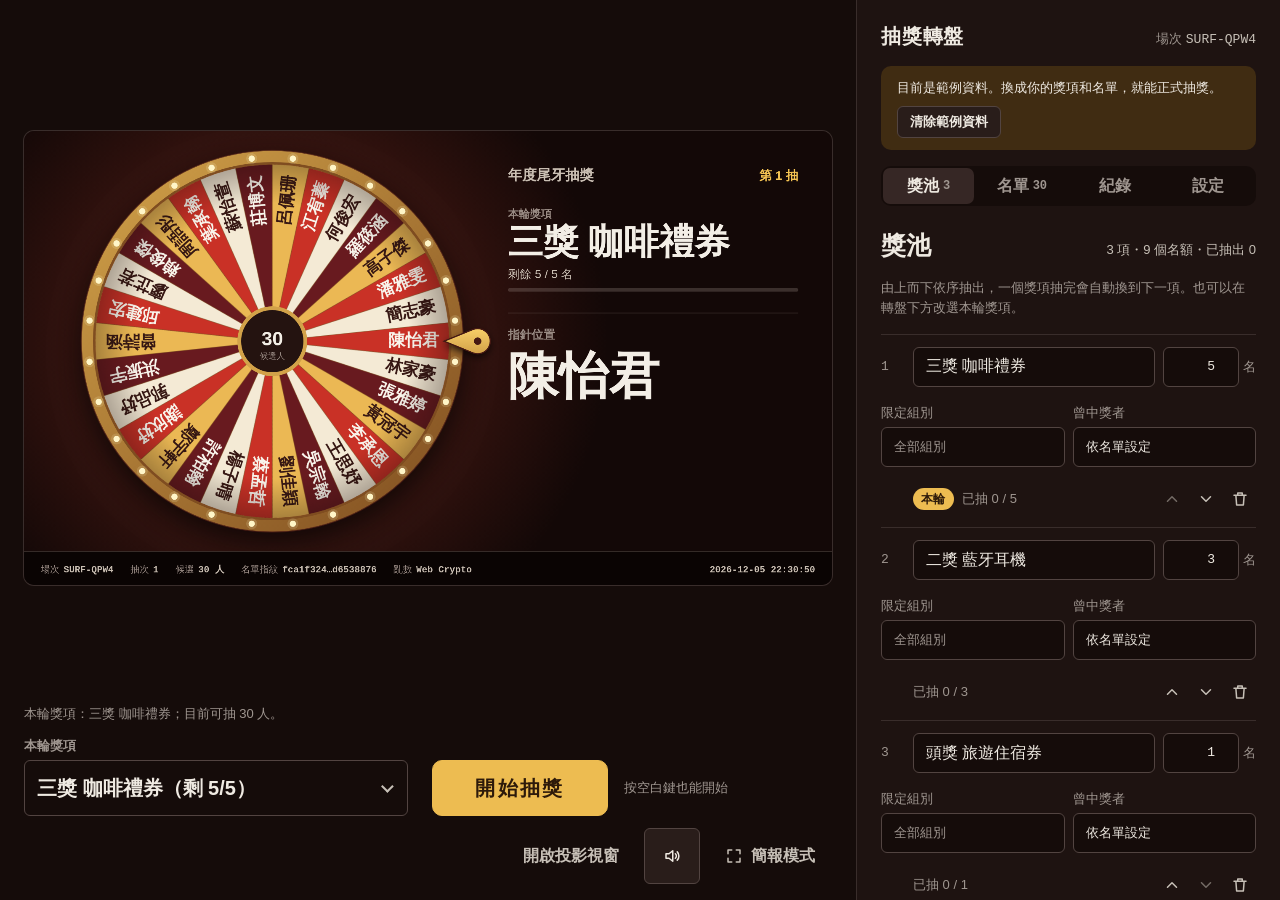
==== index.html @ 7ba43469 "Add printable winner fulfillment sheet" ====
<!doctype html>
<html lang="zh-Hant-TW">
<head>
  <meta charset="utf-8">
  <meta name="viewport" content="width=device-width, initial-scale=1, viewport-fit=cover">
  <meta name="color-scheme" content="dark">
  <meta http-equiv="Content-Security-Policy" content="default-src 'none'; script-src 'self'; style-src 'self'; img-src 'self' data:; media-src blob:; base-uri 'none'; form-action 'none'">
  <meta name="referrer" content="no-referrer">
  <title>抽獎轉盤</title>
  <link rel="icon" href="data:image/svg+xml,%3Csvg xmlns='http://www.w3.org/2000/svg' viewBox='0 0 64 64'%3E%3Ccircle cx='32' cy='32' r='29' fill='%23c9a13b'/%3E%3Cpath d='M32 32 32 5A27 27 0 0 1 59 32Z' fill='%23b8312f'/%3E%3Cpath d='M32 32 59 32A27 27 0 0 1 32 59Z' fill='%23f3ead8'/%3E%3Cpath d='M32 32 32 59A27 27 0 0 1 5 32Z' fill='%236d1d1c'/%3E%3Cpath d='M32 32 5 32A27 27 0 0 1 32 5Z' fill='%23e3b555'/%3E%3Ccircle cx='32' cy='32' r='7' fill='%23261612'/%3E%3C/svg%3E">
  <link rel="stylesheet" href="tokens.css">
  <link rel="stylesheet" href="app.css">
</head>
<body>
  <svg class="sprite" aria-hidden="true" focusable="false">
    <symbol id="i-play" viewBox="0 0 24 24"><path d="M7 5v14l11-7z"/></symbol>
    <symbol id="i-download" viewBox="0 0 24 24"><path d="M12 4v11M7 10l5 5 5-5M5 20h14"/></symbol>
    <symbol id="i-import" viewBox="0 0 24 24"><path d="M12 15V4M7 9l5-5 5 5M5 20h14"/></symbol>
    <symbol id="i-plus" viewBox="0 0 24 24"><path d="M12 5v14M5 12h14"/></symbol>
    <symbol id="i-up" viewBox="0 0 24 24"><path d="M6 15l6-6 6 6"/></symbol>
    <symbol id="i-down" viewBox="0 0 24 24"><path d="M6 9l6 6 6-6"/></symbol>
    <symbol id="i-trash" viewBox="0 0 24 24"><path d="M4 7h16M9 7V4h6v3M6.5 7l1 13h9l1-13"/></symbol>
    <symbol id="i-sound" viewBox="0 0 24 24"><path d="M4 9h4l5-4v14l-5-4H4zM16.5 9a4 4 0 0 1 0 6M19 6.5a8 8 0 0 1 0 11"/></symbol>
    <symbol id="i-mute" viewBox="0 0 24 24"><path d="M4 9h4l5-4v14l-5-4H4zM17 9.5l5 5M22 9.5l-5 5"/></symbol>
    <symbol id="i-expand" viewBox="0 0 24 24"><path d="M4 9V4h5M20 9V4h-5M4 15v5h5M20 15v5h-5"/></symbol>
    <symbol id="i-shrink" viewBox="0 0 24 24"><path d="M9 4v5H4M15 4v5h5M9 20v-5H4M15 20v-5h5"/></symbol>
    <symbol id="i-table" viewBox="0 0 24 24"><path d="M4 5h16v14H4zM4 10h16M4 14.5h16M10 5v14"/></symbol>
    <symbol id="i-archive" viewBox="0 0 24 24"><path d="M3.5 4h17v4h-17zM5 8v12h14V8M10 12h4"/></symbol>
    <symbol id="i-shield" viewBox="0 0 24 24"><path d="M12 3l7 3v6c0 4.4-3 7.6-7 9-4-1.4-7-4.6-7-9V6zM9 12l2 2 4-4"/></symbol>
    <symbol id="i-x" viewBox="0 0 24 24"><path d="M6 6l12 12M18 6L6 18"/></symbol>
  </svg>

  <div class="app" id="app">
    <main class="stage-area">
      <div class="stage-frame">
        <canvas id="stage" class="stage-canvas" width="1920" height="1080" role="img" aria-label="抽獎轉盤"></canvas>
      </div>

      <div class="controls">
        <p id="stage-text" class="stage-text" role="status" aria-live="polite"></p>
        <label class="controls__prize">
          <span class="controls__label">本輪獎項</span>
          <span class="select-wrap">
            <select id="prize-select" class="input select"></select>
          </span>
        </label>
        <div class="controls__go">
          <button id="spin" class="btn btn--primary btn--spin" type="button">
            <span class="spinner" aria-hidden="true"></span>
            <span class="btn__label">開始抽獎</span>
          </button>
          <p class="controls__hint" id="spin-hint" aria-live="polite">按空白鍵也能開始</p>
        </div>
        <div class="controls__tools">
          <button id="projection-open" class="btn btn--ghost" type="button">開啟投影視窗</button>
          <button id="sound-toggle" class="btn btn--icon" type="button" aria-pressed="true">
            <svg class="icon" aria-hidden="true"><use href="#i-sound"/></svg>
            <span class="sr-only">音效</span>
          </button>
          <button id="present-toggle" class="btn btn--ghost" type="button" aria-pressed="false">
            <svg class="icon" aria-hidden="true"><use href="#i-expand"/></svg>
            <span class="btn__label">簡報模式</span>
          </button>
        </div>
      </div>
    </main>

    <aside class="panel" aria-label="抽獎設定">
      <header class="panel__head">
        <h1 class="brand">抽獎轉盤</h1>
        <p class="panel__session">場次 <span class="mono" id="session-id">—</span></p>
      </header>

      <div class="notice notice--danger" id="state-alert" role="alert" hidden>
        <strong>場次資料需要處理</strong>
        <p id="state-alert-message"></p>
        <div class="row">
          <button class="btn btn--sm" id="state-alert-download" type="button">下載原始資料</button>
          <button class="btn btn--sm btn--ghost" id="state-alert-reload" type="button">重新讀取</button>
        </div>
      </div>

      <div class="notice" id="sample-notice" hidden>
        <p>目前是範例資料。換成你的獎項和名單，就能正式抽獎。</p>
        <button class="btn btn--sm" id="sample-clear" type="button">清除範例資料</button>
      </div>

      <div class="tabs" role="tablist" aria-label="面板">
        <button class="tab" role="tab" type="button" id="tab-prizes" aria-controls="pane-prizes" aria-selected="true">獎池<span class="tab__count" id="count-prizes"></span></button>
        <button class="tab" role="tab" type="button" id="tab-people" aria-controls="pane-people" aria-selected="false" tabindex="-1">名單<span class="tab__count" id="count-people"></span></button>
        <button class="tab" role="tab" type="button" id="tab-records" aria-controls="pane-records" aria-selected="false" tabindex="-1">紀錄<span class="tab__count" id="count-records"></span></button>
        <button class="tab" role="tab" type="button" id="tab-settings" aria-controls="pane-settings" aria-selected="false" tabindex="-1">設定</button>
      </div>

      <div class="panel__body">
        <section class="pane" id="pane-prizes" role="tabpanel" aria-labelledby="tab-prizes">
          <div class="pane__head">
            <h2 class="pane__title">獎池</h2>
            <p class="pane__meta" id="prize-summary"></p>
          </div>
          <p class="pane__note">由上而下依序抽出，一個獎項抽完會自動換到下一項。也可以在轉盤下方改選本輪獎項。</p>
          <fieldset class="lockable">
            <legend class="sr-only">獎項清單</legend>
            <ol class="prize-list" id="prize-list"></ol>
            <button class="btn btn--ghost btn--add" id="prize-add" type="button">
              <svg class="icon" aria-hidden="true"><use href="#i-plus"/></svg>新增獎項
            </button>
          </fieldset>
        </section>

        <section class="pane" id="pane-people" role="tabpanel" aria-labelledby="tab-people" hidden>
          <div class="pane__head">
            <h2 class="pane__title">抽獎名單</h2>
            <p class="pane__meta" id="people-summary"></p>
          </div>
          <p class="pane__note" id="people-lock-note" hidden>本場已有抽獎紀錄，名單與排除重複中獎的設定已鎖定。重設抽獎後可再編輯，名單會保留。</p>
          <fieldset class="lockable">
            <legend class="sr-only">抽獎名單</legend>
            <label class="field" for="people-text">
              <span class="field__label">每行一位，可從 Excel 直接貼上</span>
              <textarea id="people-text" class="input textarea" rows="14" maxlength="2000000" spellcheck="false" autocomplete="off" aria-describedby="people-help" placeholder="A001 陳怡君&#10;A002 林家豪"></textarea>
              <span class="field__help" id="people-help"></span>
            </label>
            <div class="row">
              <button class="btn" id="people-import" type="button">
                <svg class="icon" aria-hidden="true"><use href="#i-import"/></svg>匯入檔案
              </button>
              <button class="btn" id="people-dedupe" type="button">移除重複</button>
              <button class="btn btn--ghost" id="people-clear" type="button">清空名單</button>
            </div>
            <p class="pane__note">可匯入 .txt、.csv 或 .tsv（UTF-8、UTF-16、Big5）；Excel 的分頁文字檔也適用。分組請寫成「A001 陳怡君 | 業務部」。表格有姓名表頭時，會保留明確標示的編號與組別，略過電話與 Email 欄位。</p>
            <label class="check">
              <input type="checkbox" id="opt-exclude">
              <span>中獎的人不再參加之後的抽獎</span>
            </label>
          </fieldset>
        </section>

        <section class="pane" id="pane-records" role="tabpanel" aria-labelledby="tab-records" hidden>
          <div class="pane__head">
            <h2 class="pane__title">中獎紀錄</h2>
            <p class="pane__meta" id="records-summary"></p>
          </div>
          <div class="row">
            <button class="btn" id="export-csv" type="button">
              <svg class="icon" aria-hidden="true"><use href="#i-table"/></svg>匯出完整抽次紀錄
            </button>
            <button class="btn" id="export-valid" type="button">
              <svg class="icon" aria-hidden="true"><use href="#i-table"/></svg>匯出有效得獎名單
            </button>
            <button class="btn" id="print-valid" type="button">列印發獎核對表</button>
            <button class="btn" id="export-zip" type="button">
              <span class="spinner" aria-hidden="true"></span>
              <svg class="icon" aria-hidden="true"><use href="#i-archive"/></svg><span class="btn__label">匯出憑證包</span>
            </button>
            <button class="btn btn--ghost" id="verify-video" type="button">
              <svg class="icon" aria-hidden="true"><use href="#i-shield"/></svg>驗證錄影檔
            </button>
          </div>
          <p class="pane__note">完整抽次紀錄 CSV 保留作廢與中斷抽次；有效得獎名單 CSV 與發獎核對表只列目前有效的得獎者。紙本簽收不會寫回抽獎紀錄，作廢後請重新列印。憑證包 ZIP 內含完整紀錄、候選名單、可取得的錄影與 SHA-256 雜湊值。</p>
          <div class="export-receipt" id="export-hash" hidden>
            <p class="export-receipt__title">最近一次匯出的 ZIP</p>
            <p class="pane__note"><span id="export-file-name"></span> · <time id="export-time"></time></p>
            <p class="pane__note">ZIP SHA-256</p>
            <code id="export-hash-value" class="hash-value"></code>
            <div class="row">
              <button class="btn btn--sm" id="export-hash-copy" type="button">複製 SHA-256</button>
              <button class="btn btn--sm btn--ghost" id="export-receipt-download" type="button">下載文字收據</button>
            </div>
            <p class="pane__note">指紋只對上述 ZIP 有效。請保存原始 ZIP，並在活動時透過獨立管道公布指紋。</p>
            <p class="pane__note is-warning" id="export-receipt-warning" hidden>瀏覽器無法保存這份收據；重新整理前請下載文字收據。</p>
          </div>
          <p class="pane__note"><a href="verify.html" target="_blank" rel="noopener">開啟獨立憑證驗證頁</a>，可在另一台電腦離線驗證 ZIP。</p>
          <div class="record-filters">
            <label class="field" for="records-search"><span class="field__label">查找紀錄</span><input class="input" id="records-search" type="search" placeholder="姓名、獎項或 #抽次" autocomplete="off"></label>
            <label class="field" for="records-status"><span class="field__label">狀態</span><select class="input select" id="records-status"><option value="">全部</option><option value="valid">有效</option><option value="void">作廢</option><option value="aborted">中斷</option></select></label>
          </div>
          <ol class="records" id="records"></ol>
          <div class="record-pager" id="records-pager" hidden>
            <p class="pane__meta" id="records-page-summary" aria-live="polite"></p>
            <div class="row" id="records-page-actions">
              <button class="btn btn--sm" id="records-previous" type="button">上一頁</button>
              <button class="btn btn--sm" id="records-next" type="button">下一頁</button>
            </div>
          </div>
        </section>

        <section class="pane" id="pane-settings" role="tabpanel" aria-labelledby="tab-settings" hidden>
          <div class="pane__head">
            <h2 class="pane__title">設定</h2>
          </div>
          <fieldset class="lockable">
            <legend class="sr-only">抽獎設定</legend>
            <label class="field" for="opt-title">
              <span class="field__label">活動名稱</span>
              <input class="input" id="opt-title" maxlength="40" autocomplete="off" placeholder="2026 年度尾牙" aria-describedby="opt-title-help">
              <span class="field__help" id="opt-title-help">顯示在轉盤畫面、錄影和匯出的檔名上。</span>
            </label>
            <label class="field" for="opt-spin">
              <span class="field__label">轉動時間 <output id="opt-spin-out" for="opt-spin"></output></span>
              <input type="range" id="opt-spin" min="3" max="15" step="1">
            </label>
            <div class="field">
              <span class="field__label">錄影</span>
              <label class="check">
                <input type="checkbox" id="opt-record">
                <span>每次抽獎自動錄影</span>
              </label>
              <label class="check">
                <input type="checkbox" id="opt-autodl">
                <span>錄完自動下載影片檔</span>
              </label>
              <p class="field__help" id="record-support"></p>
              <p class="field__help" id="storage-info"></p>
              <button class="btn btn--sm" id="retry-storage" type="button" hidden>重試儲存設定與紀錄</button>
            </div>
            <label class="check">
              <input type="checkbox" id="opt-sound">
              <span>音效（會一起錄進影片）</span>
            </label>
          </fieldset>
          <section class="workflow" aria-labelledby="preflight-title">
            <h3 id="preflight-title">活動前檢查</h3>
            <button class="btn" id="preflight" type="button">檢查設定與儲存</button>
            <button class="btn" id="rehearse" type="button">隔離預演一抽</button>
            <ul id="preflight-results" aria-live="polite"></ul>
            <p class="pane__note">檢查結果反映執行當下的名單、獎項與儲存狀態；資料改變後請重新檢查。預演會試轉轉盤與錄影功能，測試影片立即丟棄，不寫入抽獎紀錄、不占用名額。</p>
          </section>
          <section class="workflow" aria-labelledby="backup-title">
            <h3 id="backup-title">場次移轉</h3>
            <button class="btn" id="backup-export" type="button">匯出場次備份</button>
            <button class="btn" id="backup-import" type="button">還原場次備份…</button>
            <p class="pane__note">備份為憑證 ZIP，包含目前設定、名單、紀錄、候選快照及可取得的錄影。還原會取代目前場次，請先匯出目前場次。</p>
          </section>
          <div class="danger">
            <h3 class="danger__title">重設抽獎</h3>
            <p>刪除所有中獎紀錄和錄影，並換一組新的場次代碼。獎池和名單會保留。</p>
            <button class="btn btn--danger-quiet" id="reset-open" type="button">重設抽獎…</button>
          </div>
          <p class="pane__note">快捷鍵：空白鍵或 Enter 開始抽獎・F 切換簡報模式・Esc 收起中獎畫面。</p>
        </section>
      </div>
    </aside>
  </div>

  <section class="print-sheet" id="print-sheet" aria-label="發獎核對表"></section>

  <dialog class="dialog" id="dlg-void" aria-labelledby="dlg-void-title">
    <form method="dialog" class="dialog__body">
      <h2 class="dialog__title" id="dlg-void-title">作廢第 <span data-f="seq"></span> 抽</h2>
      <p class="dialog__lead"><span data-f="prize"></span>・<strong data-f="name"></strong></p>
      <label class="field" for="void-reason">
        <span class="field__label">作廢原因</span>
        <input class="input" id="void-reason" name="reason" maxlength="60" autocomplete="off" placeholder="未到場">
      </label>
      <label class="check">
        <input type="checkbox" name="back">
        <span>讓這個人回到候選名單</span>
      </label>
      <p class="dialog__note">紀錄和錄影都會保留並標示為作廢，這個獎項會多出 1 個名額可以重抽。</p>
      <div class="dialog__actions">
        <button class="btn btn--ghost" type="button" data-close>取消</button>
        <button class="btn btn--danger" value="confirm">作廢這一抽</button>
      </div>
    </form>
  </dialog>

  <dialog class="dialog" id="dlg-reset" aria-labelledby="dlg-reset-title">
    <form method="dialog" class="dialog__body">
      <h2 class="dialog__title" id="dlg-reset-title">重設抽獎</h2>
      <p>會刪除 <strong data-f="records"></strong> 筆中獎紀錄和 <strong data-f="videos"></strong> 段錄影，無法復原。</p>
      <p class="dialog__warn" data-f="pending" hidden></p>
      <label class="field" for="reset-confirm">
        <span class="field__label">輸入「重設」確認</span>
        <input class="input" id="reset-confirm" name="confirm" autocomplete="off">
      </label>
      <div class="dialog__actions">
        <button class="btn btn--ghost" type="button" data-close>取消</button>
        <button class="btn" type="button" data-close="export">先匯出憑證包</button>
        <button class="btn btn--danger" value="confirm" id="reset-go" disabled>重設抽獎</button>
      </div>
    </form>
  </dialog>

  <dialog class="dialog" id="dlg-people-import" aria-labelledby="dlg-people-import-title">
    <div class="dialog__body">
      <h2 class="dialog__title" id="dlg-people-import-title">確認匯入名單</h2>
      <p class="dialog__lead" id="people-import-summary"></p>
      <p class="dialog__warn" id="people-import-warning" hidden></p>
      <p class="dialog__note" id="people-import-columns"></p>
      <ol class="import-preview" id="people-import-preview" aria-label="即將匯入的前幾位參加者"></ol>
      <div class="dialog__actions">
        <button class="btn btn--ghost" type="button" data-close>取消</button>
        <button class="btn btn--primary" id="people-import-confirm" type="button">匯入名單</button>
      </div>
    </div>
  </dialog>

  <dialog class="dialog dialog--wide" id="dlg-video" aria-labelledby="dlg-video-title">
    <div class="dialog__body">
      <h2 class="dialog__title" id="dlg-video-title"></h2>
      <video class="player" controls playsinline preload="metadata"></video>
      <dl class="meta" data-f="meta"></dl>
      <div class="dialog__actions">
        <button class="btn btn--ghost" type="button" data-close>關閉</button>
        <button class="btn btn--primary" type="button" data-act="download">
          <svg class="icon" aria-hidden="true"><use href="#i-download"/></svg>下載錄影
        </button>
      </div>
    </div>
  </dialog>

  <dialog class="dialog dialog--wide" id="dlg-evidence" aria-labelledby="dlg-evidence-title">
    <div class="dialog__body">
      <h2 class="dialog__title" id="dlg-evidence-title">抽次快照查核</h2>
      <p class="dialog__lead" id="evidence-status" role="status" aria-live="polite"></p>
      <dl class="meta" id="evidence-meta"></dl>
      <p class="dialog__note">下方只預覽前 20 位候選人；完整名單可下載。這裡核對快照與本機紀錄是否一致，完整資格與整包完整性請使用憑證包驗證。</p>
      <ol class="import-preview" id="evidence-preview" aria-label="候選名單預覽"></ol>
      <div class="dialog__actions">
        <button class="btn btn--ghost" type="button" data-close>關閉</button>
        <button class="btn btn--primary" id="evidence-download" type="button" disabled>下載完整候選名單 CSV</button>
      </div>
    </div>
  </dialog>

  <dialog class="dialog" id="dlg-verify" aria-labelledby="dlg-verify-title">
    <div class="dialog__body">
      <h2 class="dialog__title" id="dlg-verify-title"></h2>
      <p class="dialog__lead" data-f="lead"></p>
      <dl class="meta" data-f="meta"></dl>
      <div class="dialog__actions">
        <button class="btn" type="button" data-close>關閉</button>
      </div>
    </div>
  </dialog>

  <dialog class="dialog" id="dlg-restore" aria-labelledby="dlg-restore-title">
    <div class="dialog__body">
      <h2 class="dialog__title" id="dlg-restore-title">還原場次備份</h2>
      <p id="restore-summary"></p>
      <p class="dialog__warn">目前場次的設定、紀錄與錄影會被取代。請先匯出目前場次備份。</p>
      <label class="field" for="restore-confirm"><span class="field__label">輸入「還原」確認</span><input class="input" id="restore-confirm" autocomplete="off"></label>
      <div class="dialog__actions">
        <button class="btn btn--ghost" type="button" data-close>取消</button>
        <button class="btn btn--danger" id="restore-go" type="button" disabled>還原</button>
      </div>
    </div>
  </dialog>

  <div class="toasts" id="toasts"></div>
  <p class="sr-only" id="announcer" aria-live="assertive"></p>
  <input type="file" id="file-people" accept=".txt,.csv,.tsv,text/plain,text/csv" hidden>
  <input type="file" id="file-verify" accept="video/*,.mp4,.webm" hidden>
  <input type="file" id="file-restore" accept=".zip,application/zip" hidden>

  <script src="js/util.js"></script>
  <script src="js/zip.js"></script>
  <script src="js/evidence.js"></script>
  <script src="js/eligibility.js"></script>
  <script src="js/store.js"></script>
  <script src="js/sound.js"></script>
  <script src="js/recorder.js"></script>
  <script src="js/stage.js"></script>
  <script src="js/app.js"></script>
</body>
</html>
---- tokens.css ----
/* Hallmark · app-scope: 抽獎轉盤 (tool UI — macrostructure / nav / footer / hero skipped)
 * genre: atmospheric (dark stage for projection) · tone: festive, trustworthy
 * theme: custom "紅包" — paper oklch(16.5% 0.016 32) · accent gold oklch(82% 0.135 84) · signal red oklch(63% 0.22 27)
 * type: system CJK sans (offline-first — no web fonts at the venue) + system mono as the evidence-data register
 * axes: paper-band dark / display rounded-cjk-sans / accent warm
 */
:root {
  color-scheme: dark;

  /* Surfaces — warm near-black, lighter = higher */
  --color-paper:   oklch(16.5% 0.016 32);
  --color-paper-1: oklch(18.5% 0.017 32);
  --color-paper-2: oklch(20% 0.018 32);
  --color-paper-3: oklch(24.5% 0.02 32);
  --color-paper-4: oklch(29% 0.022 32);
  --color-rule:    oklch(31% 0.018 32);
  --color-rule-2:  oklch(40% 0.02 32);

  /* Ink */
  --color-ink:   oklch(94% 0.012 80);
  --color-ink-2: oklch(81% 0.014 70);
  --color-ink-3: oklch(68% 0.014 60);

  /* Accent — gold, used for the primary action, focus and "current" markers only */
  --color-accent:       oklch(82% 0.135 84);
  --color-accent-hover: oklch(86% 0.12 88);
  --color-accent-press: oklch(76% 0.14 80);
  --color-accent-ink:   oklch(24% 0.04 60);
  --color-accent-deep:  oklch(31% 0.05 70);
  --color-focus:        oklch(88% 0.11 92);

  /* Signals */
  --color-rec:         oklch(63% 0.22 27);
  --color-danger:      oklch(50% 0.19 27);
  --color-danger-hover: oklch(55% 0.19 27);
  --color-danger-ink:  oklch(96% 0.012 40);
  --color-danger-text: oklch(73% 0.15 27);
  --color-ok:          oklch(78% 0.13 150);

  /* Overlay modifiers (not palette colours) */
  --color-scrim: oklch(10% 0.01 32 / 0.74);
  --shadow-pop:  0 16px 40px -16px oklch(6% 0.01 32 / 0.9);

  /* Stage — read by js/stage.js and painted onto the recorded canvas */
  --stage-bg:     oklch(15% 0.02 28);
  --stage-bloom:  oklch(33% 0.09 30);
  --stage-band:   oklch(11.5% 0.016 28);
  --stage-ink:    oklch(95% 0.012 80);
  --stage-ink-2:  oklch(81% 0.02 70);
  --stage-ink-3:  oklch(64% 0.02 50);
  --stage-accent: oklch(84% 0.14 85);
  --stage-rec:    oklch(63% 0.22 27);
  --seg-1:        oklch(55% 0.19 29);   /* 朱紅 */
  --seg-2:        oklch(94% 0.03 85);   /* 米白 */
  --seg-3:        oklch(35% 0.11 22);   /* 酒紅 */
  --seg-4:        oklch(81% 0.13 82);   /* 金 */
  --seg-ink-light: oklch(97% 0.012 85);
  --seg-ink-dark:  oklch(25% 0.05 30);
  --seg-empty:    oklch(25% 0.02 30);
  --rim:          oklch(74% 0.12 80);
  --rim-shade:    oklch(47% 0.09 60);
  --bulb-on:      oklch(97% 0.06 95);
  --bulb-off:     oklch(50% 0.07 65);
  --hub:          oklch(21% 0.03 30);
  --pointer:      oklch(87% 0.13 88);
  --pointer-edge: oklch(28% 0.07 30);

  /* Type */
  --font-body: "PingFang TC", "Noto Sans TC", "Microsoft JhengHei", "Heiti TC", sans-serif;
  --font-mono: ui-monospace, "SF Mono", Menlo, Consolas, "Liberation Mono", monospace;
  --text-xs:   0.75rem;
  --text-sm:   0.8125rem;
  --text-base: 1rem;
  --text-md:   1.25rem;
  --text-lg:   1.5625rem;

  /* Space — 4pt scale */
  --space-3xs: 0.125rem;
  --space-2xs: 0.25rem;
  --space-xs:  0.5rem;
  --space-sm:  0.75rem;
  --space-md:  1rem;
  --space-lg:  1.5rem;
  --space-xl:  2.5rem;
  --space-2xl: 4rem;

  /* Shape */
  --radius-sm:   6px;
  --radius-md:   10px;
  --radius-pill: 999px;
  --control-h:   2.5rem;
  --panel-w:     26.5rem;

  /* Motion */
  --ease-out:    cubic-bezier(0.16, 1, 0.3, 1);
  --ease-in:     cubic-bezier(0.7, 0, 0.84, 0);
  --ease-in-out: cubic-bezier(0.65, 0, 0.35, 1);
  --dur-micro: 120ms;
  --dur-short: 220ms;
  --dur-long:  420ms;

  /* Layers */
  --z-base:   1;
  --z-raised: 10;
  --z-sticky: 200;
  --z-modal:  400;
  --z-toast:  500;
}
---- app.css ----
/* Hallmark · app-scope: 抽獎轉盤 · genre: atmospheric · theme: custom "紅包" (see tokens.css)
 * Hallmark · pre-emit critique: P4 H4 E4 S5 R4 V4
 * Layout and components. Every colour, font, space and easing comes from tokens.css. */

/* ---------- base ---------- */

*, *::before, *::after { box-sizing: border-box; }
[hidden] { display: none !important; }

html {
  overflow-x: clip;
  -webkit-text-size-adjust: 100%;
  text-size-adjust: 100%;
}

body {
  margin: 0;
  overflow-x: clip;
  min-height: 100dvh;
  background: var(--color-paper);
  color: var(--color-ink);
  font-family: var(--font-body);
  font-size: var(--text-base);
  line-height: 1.55;
  -webkit-font-smoothing: antialiased;
}

h1, h2, h3, p, dl, dd, ol { margin: 0; }
h1, h2, h3 { min-width: 0; font-style: normal; line-height: 1.25; overflow-wrap: anywhere; }
ol { padding: 0; list-style: none; }
button, input, select, textarea { font: inherit; color: inherit; letter-spacing: inherit; }
button { cursor: pointer; }
fieldset { display: grid; gap: var(--space-md); min-width: 0; margin: 0; padding: 0; border: 0; }

.mono, time, output { font-family: var(--font-mono); font-variant-numeric: tabular-nums; }
:focus-visible { outline: 2px solid var(--color-focus); outline-offset: 2px; }

.sr-only {
  position: absolute;
  width: 1px;
  height: 1px;
  margin: -1px;
  padding: 0;
  overflow: hidden;
  clip: rect(0 0 0 0);
  white-space: nowrap;
  border: 0;
}
.sprite { position: absolute; width: 0; height: 0; overflow: hidden; }
.icon {
  width: 1.125rem;
  height: 1.125rem;
  flex: none;
  fill: none;
  stroke: currentColor;
  stroke-width: 2;
  stroke-linecap: round;
  stroke-linejoin: round;
}

/* ---------- layout (mobile first) ---------- */

.app { display: grid; grid-template-columns: minmax(0, 1fr); }

.stage-area {
  display: grid;
  align-content: start;
  gap: var(--space-sm);
  padding: var(--space-sm);
}
.stage-frame { display: grid; place-items: center; min-width: 0; }
.stage-canvas {
  display: block;
  width: 100%;
  height: auto;
  aspect-ratio: 16 / 9;
  border-radius: var(--radius-md);
  background: var(--stage-bg);
  box-shadow: 0 0 0 1px var(--color-rule);
}

.panel {
  display: flex;
  flex-direction: column;
  border-top: 1px solid var(--color-rule);
  background: var(--color-paper-2);
  padding-bottom: env(safe-area-inset-bottom);
}
.panel__body { flex: 1 1 auto; padding: var(--space-lg); }

@media (min-width: 64rem) {
  .app { grid-template-columns: minmax(0, 1fr) var(--panel-w); height: 100dvh; }
  .stage-area {
    grid-template-rows: minmax(0, 1fr) auto;
    min-height: 0;
    padding: var(--space-lg) var(--space-lg) var(--space-md);
  }
  .stage-frame { container-type: size; min-height: 0; }
  .stage-canvas { width: min(100cqw, 100cqh * 16 / 9); }
  .panel { min-height: 0; border-top: 0; border-inline-start: 1px solid var(--color-rule); }
  .panel__body { min-height: 0; overflow-y: auto; overscroll-behavior: contain; }
}

/* Presentation mode: the stage takes the whole screen, the panel steps away. */
.app.is-presenting { grid-template-columns: minmax(0, 1fr); height: 100dvh; }
.app.is-presenting .panel { display: none; }
.app.is-presenting .stage-area {
  grid-template-rows: minmax(0, 1fr) auto;
  min-height: 0;
  padding: var(--space-xs) var(--space-md) var(--space-sm);
}
.app.is-presenting .stage-frame { container-type: size; min-height: 0; }
.app.is-presenting .stage-canvas {
  width: min(100cqw, 100cqh * 16 / 9);
  border-radius: 0;
  box-shadow: none;
}

/* ---------- control bar ---------- */

.controls {
  display: flex;
  flex-wrap: wrap;
  align-items: flex-end;
  gap: var(--space-sm) var(--space-lg);
}
.stage-text { flex-basis: 100%; margin: 0; color: var(--color-ink-3); font-size: var(--text-sm); }
.controls__prize {
  display: grid;
  gap: var(--space-2xs);
  flex: 1 1 15rem;
  min-width: 0;
  max-width: 24rem;
}
.controls__label { font-size: var(--text-sm); font-weight: 600; color: var(--color-ink-3); }
.controls__prize .select { min-height: 3.5rem; font-size: var(--text-md); font-weight: 600; }
.controls__go { display: flex; flex-wrap: wrap; align-items: center; gap: var(--space-xs) var(--space-md); }
.controls__hint { max-width: 22rem; font-size: var(--text-sm); color: var(--color-ink-3); }
.controls__hint.is-warning { color: var(--color-accent); }
.controls__tools { display: flex; gap: var(--space-xs); margin-inline-start: auto; }
.controls__tools .btn { min-height: 3.5rem; }
.controls__tools .btn--icon { width: 3.5rem; }

/* ---------- buttons ---------- */

.btn {
  --btn-bg: var(--color-paper-3);
  --btn-bg-hover: var(--color-paper-4);
  --btn-ink: var(--color-ink);
  --btn-border: var(--color-rule-2);
  position: relative;
  display: inline-flex;
  align-items: center;
  justify-content: center;
  gap: var(--space-xs);
  min-height: var(--control-h);
  padding: 0 var(--space-md);
  border: 1px solid var(--btn-border);
  border-radius: var(--radius-sm);
  background: var(--btn-bg);
  color: var(--btn-ink);
  font-size: var(--text-base);
  font-weight: 600;
  line-height: 1.2;
  white-space: nowrap;
  transition:
    background-color var(--dur-micro) var(--ease-out),
    border-color var(--dur-micro) var(--ease-out),
    transform var(--dur-micro) var(--ease-out);
}
@media (hover: hover) {
  .btn:hover:not(:disabled) { background: var(--btn-bg-hover); }
}
.btn:active:not(:disabled) { transform: translateY(1px); }
.btn:disabled { opacity: 0.5; cursor: not-allowed; }
.btn[aria-busy="true"], .btn[aria-busy="true"]:disabled { opacity: 1; cursor: progress; }

.btn--primary {
  --btn-bg: var(--color-accent);
  --btn-bg-hover: var(--color-accent-hover);
  --btn-ink: var(--color-accent-ink);
  --btn-border: var(--color-accent);
}
.btn--primary:active:not(:disabled) { background: var(--color-accent-press); }
.btn--ghost {
  --btn-bg: transparent;
  --btn-bg-hover: var(--color-paper-3);
  --btn-ink: var(--color-ink-2);
  --btn-border: transparent;
}
.btn--danger {
  --btn-bg: var(--color-danger);
  --btn-bg-hover: var(--color-danger-hover);
  --btn-ink: var(--color-danger-ink);
  --btn-border: var(--color-danger);
}
.btn--danger-quiet {
  --btn-bg: transparent;
  --btn-bg-hover: var(--color-paper-3);
  --btn-ink: var(--color-danger-text);
  --btn-border: var(--color-danger);
}
.btn--icon { width: var(--control-h); padding: 0; }
.btn--sm { min-height: 2rem; padding: 0 var(--space-sm); font-size: var(--text-sm); }
.btn--icon.btn--sm { width: 2rem; padding: 0; }
.btn--add { justify-self: start; }
.btn--spin {
  min-width: 11rem;
  min-height: 3.5rem;
  padding: 0 var(--space-xl);
  border-radius: var(--radius-md);
  font-size: var(--text-md);
  font-weight: 700;
  letter-spacing: 0.12em;
}

.spinner {
  display: none;
  width: 1em;
  height: 1em;
  flex: none;
  border: 2px solid currentColor;
  border-inline-end-color: transparent;
  border-radius: 50%;
  animation: spin 0.8s linear infinite;
}
.btn[aria-busy="true"] .spinner { display: inline-block; }
.btn[aria-busy="true"] .icon { display: none; }
@keyframes spin { to { transform: rotate(360deg); } }

/* ---------- form controls ---------- */

.field { display: grid; gap: var(--space-2xs); }
.field__label {
  display: flex;
  justify-content: space-between;
  gap: var(--space-xs);
  font-size: var(--text-sm);
  font-weight: 600;
  color: var(--color-ink-2);
}
.field__help { min-height: 1lh; font-size: var(--text-sm); color: var(--color-ink-3); }
.field__help.is-warning { color: var(--color-accent); }
.field__error { font-size: var(--text-sm); color: var(--color-danger-text); }
.field__error:empty { display: none; }

.input {
  width: 100%;
  min-height: var(--control-h);
  padding: 0 var(--space-sm);
  border: 1px solid var(--color-rule-2);
  border-radius: var(--radius-sm);
  background: var(--color-paper);
  color: var(--color-ink);
  outline: 2px solid transparent;
  outline-offset: 1px;
  transition: background-color var(--dur-micro) var(--ease-out);
}
.input::placeholder { color: var(--color-ink-3); opacity: 1; }
@media (hover: hover) {
  .input:hover:not(:disabled):not(:focus) { background: var(--color-paper-1); }
}
.input:focus-visible { outline-color: var(--color-focus); border-color: var(--color-ink-3); }
.input:disabled { opacity: 0.55; cursor: not-allowed; }
.input[aria-invalid="true"] { border-color: var(--color-danger-text); }

.textarea {
  min-height: 15rem;
  padding: var(--space-sm);
  line-height: 1.65;
  resize: vertical;
}
.input--num {
  width: 4.75rem;
  padding-inline: var(--space-xs);
  text-align: end;
  font-family: var(--font-mono);
  font-variant-numeric: tabular-nums;
}

.select-wrap { position: relative; display: block; min-width: 0; }
.select {
  appearance: none;
  padding-inline-end: var(--space-xl);
  overflow: hidden;
  text-overflow: ellipsis;
  white-space: nowrap;
  cursor: pointer;
}
.select:disabled { cursor: not-allowed; }
.select-wrap::after {
  content: "";
  position: absolute;
  top: 50%;
  inset-inline-end: var(--space-md);
  width: 0.55rem;
  height: 0.55rem;
  border-inline-end: 2px solid var(--color-ink-2);
  border-block-end: 2px solid var(--color-ink-2);
  transform: translateY(-70%) rotate(45deg);
  pointer-events: none;
}

.check { display: flex; align-items: flex-start; gap: var(--space-xs); line-height: 1.45; cursor: pointer; }
.check input {
  flex: none;
  width: 1.125rem;
  height: 1.125rem;
  margin: 0.15rem 0 0;
  accent-color: var(--color-accent);
  cursor: pointer;
}
.check input:disabled, .check input:disabled + span { opacity: 0.55; cursor: not-allowed; }
input[type="range"] { width: 100%; margin: var(--space-xs) 0; accent-color: var(--color-accent); }

/* ---------- panel ---------- */

.panel__head {
  display: flex;
  align-items: baseline;
  justify-content: space-between;
  gap: var(--space-md);
  padding: var(--space-lg) var(--space-lg) var(--space-md);
}
.brand { font-size: var(--text-md); font-weight: 700; letter-spacing: 0.04em; }
.panel__session { font-size: var(--text-sm); color: var(--color-ink-3); white-space: nowrap; }
.panel__session .mono { color: var(--color-ink-2); }

.notice {
  display: grid;
  justify-items: start;
  gap: var(--space-xs);
  margin: 0 var(--space-lg) var(--space-md);
  padding: var(--space-sm) var(--space-md);
  border-radius: var(--radius-md);
  background: var(--color-accent-deep);
  color: var(--color-ink);
  font-size: var(--text-sm);
}
.notice--danger { border: 1px solid var(--color-danger); background: var(--color-paper-3); }
.notice--danger strong { color: var(--color-danger-text); }

.tabs {
  display: grid;
  grid-template-columns: repeat(4, minmax(0, 1fr));
  gap: var(--space-3xs);
  margin: 0 var(--space-lg);
  padding: var(--space-3xs);
  border-radius: var(--radius-md);
  background: var(--color-paper);
}
.tab {
  display: inline-flex;
  align-items: center;
  justify-content: center;
  gap: var(--space-2xs);
  min-height: 2.25rem;
  padding: 0 var(--space-xs);
  border: 0;
  border-radius: calc(var(--radius-md) - 3px);
  background: transparent;
  color: var(--color-ink-3);
  font-weight: 600;
  white-space: nowrap;
  transition: background-color var(--dur-micro) var(--ease-out), color var(--dur-micro) var(--ease-out);
}
@media (hover: hover) {
  .tab:hover { color: var(--color-ink); }
}
.tab:active { transform: translateY(1px); }
.tab[aria-selected="true"] { background: var(--color-paper-4); color: var(--color-ink); }
.tab__count { font-family: var(--font-mono); font-size: var(--text-xs); font-variant-numeric: tabular-nums; color: var(--color-ink-3); }
.tab__count:empty { display: none; }

.pane { display: grid; gap: var(--space-md); }
.pane__head { display: flex; flex-wrap: wrap; align-items: baseline; justify-content: space-between; gap: var(--space-xs) var(--space-sm); }
.pane__title { font-size: var(--text-lg); font-weight: 700; }
.pane__meta { font-size: var(--text-sm); color: var(--color-ink-2); font-variant-numeric: tabular-nums; }
.pane__note { font-size: var(--text-sm); color: var(--color-ink-3); }
.row { display: flex; flex-wrap: wrap; gap: var(--space-xs); }

/* ---------- prizes ---------- */

.prize-list { display: grid; border-top: 1px solid var(--color-rule); }
.prize {
  display: grid;
  gap: var(--space-xs);
  padding: var(--space-sm) 0;
  border-bottom: 1px solid var(--color-rule);
}
.prize__line { display: flex; align-items: center; gap: var(--space-xs); }
.prize__rules { display: grid; grid-template-columns: 1fr 1fr; gap: var(--space-xs); margin-block: var(--space-xs); }
.prize__rules label { display: grid; gap: .25rem; font-size: var(--text-sm); color: var(--color-ink-3); }
.prize__rules .input { min-width: 0; width: 100%; }
.workflow { border-top: 1px solid var(--color-line, #685441); padding-block: var(--space-md); }
.workflow h3 { margin: 0 0 var(--space-sm); }
.workflow .btn { margin: 0 var(--space-xs) var(--space-xs) 0; }
.workflow ul { padding-inline-start: 1.35rem; }
.check-ok { color: #aad799; }
.check-bad { color: #e9ad86; }
.hash-value { overflow-wrap: anywhere; user-select: all; }
.export-receipt { display: grid; gap: var(--space-xs); padding: var(--space-sm); border: 1px solid var(--color-rule); border-radius: var(--radius-sm); background: var(--color-paper-3); }
.export-receipt__title { font-weight: 700; }
.record-filters { display: grid; grid-template-columns: minmax(0, 1fr) minmax(8rem, auto); gap: var(--space-sm); }
.record-pager { display: flex; flex-wrap: wrap; align-items: center; justify-content: space-between; gap: var(--space-sm); }
@media (max-width: 560px) { .record-filters { grid-template-columns: 1fr; } }
@media (max-width: 560px) { .prize__rules { grid-template-columns: 1fr; } }
.prize__index { flex: none; width: var(--space-lg); font-size: var(--text-sm); color: var(--color-ink-3); }
.prize__name { flex: 1 1 auto; min-width: 0; }
.prize__qty { display: flex; flex: none; align-items: center; gap: var(--space-2xs); font-size: var(--text-sm); color: var(--color-ink-3); }
.prize__meta { justify-content: space-between; padding-inline-start: calc(var(--space-lg) + var(--space-xs)); font-size: var(--text-sm); color: var(--color-ink-3); }
.prize__status { display: flex; align-items: center; gap: var(--space-xs); font-variant-numeric: tabular-nums; }
.prize__tools { display: flex; gap: var(--space-3xs); }
.prize .field__error { padding-inline-start: calc(var(--space-lg) + var(--space-xs)); }

.chip {
  display: inline-flex;
  align-items: center;
  min-height: 1.375rem;
  padding: 0 var(--space-xs);
  border-radius: var(--radius-pill);
  font-size: var(--text-xs);
  font-weight: 700;
  letter-spacing: 0.04em;
  white-space: nowrap;
}
.chip--accent { background: var(--color-accent); color: var(--color-accent-ink); }
.chip--quiet { background: var(--color-paper-4); color: var(--color-ink-2); }

/* ---------- records ---------- */

.records { display: grid; }
.record {
  display: grid;
  gap: var(--space-2xs);
  padding: var(--space-md) 0;
  border-bottom: 1px solid var(--color-rule);
}
.record__head { display: flex; align-items: baseline; gap: var(--space-xs); font-size: var(--text-sm); color: var(--color-ink-3); }
.record__seq { flex: none; color: var(--color-ink-2); }
.record__prize { flex: 1 1 auto; min-width: 0; overflow: hidden; text-overflow: ellipsis; white-space: nowrap; color: var(--color-ink-2); }
.record__time { flex: none; }
.record__name { display: flex; flex-wrap: wrap; align-items: center; gap: var(--space-2xs) var(--space-xs); }
.record__who { font-size: var(--text-md); font-weight: 700; overflow-wrap: anywhere; min-width: 0; }
.record.is-void .record__who { color: var(--color-ink-3); text-decoration: line-through; text-decoration-thickness: 2px; }
.badge {
  display: inline-flex;
  padding: var(--space-3xs) var(--space-xs);
  border-radius: var(--radius-pill);
  background: var(--color-paper-4);
  color: var(--color-ink-2);
  font-size: var(--text-xs);
  font-weight: 600;
}
.badge--void { color: var(--color-danger-text); }
.record__video { display: flex; flex-wrap: wrap; gap: var(--space-3xs) var(--space-sm); font-size: var(--text-sm); color: var(--color-ink-3); }
.record__video.is-error { color: var(--color-danger-text); }
.record__hash { font-size: var(--text-xs); }
.record__actions { display: flex; flex-wrap: wrap; gap: var(--space-2xs); margin-top: var(--space-2xs); }

.empty { display: grid; gap: var(--space-xs); padding: var(--space-xl) 0; color: var(--color-ink-3); font-size: var(--text-sm); }
.empty__title { color: var(--color-ink); font-size: var(--text-base); font-weight: 600; }

/* ---------- settings ---------- */

.danger {
  display: grid;
  justify-items: start;
  gap: var(--space-xs);
  margin-top: var(--space-sm);
  padding-top: var(--space-lg);
  border-top: 1px solid var(--color-rule);
}
.danger__title { font-size: var(--text-base); font-weight: 700; }
.danger p { font-size: var(--text-sm); color: var(--color-ink-3); }

/* ---------- dialogs ---------- */

.dialog {
  position: fixed;
  inset: 0;
  width: min(30rem, calc(100% - 2 * var(--space-md)));
  height: fit-content;
  max-height: min(88dvh, 48rem);
  margin: auto;
  padding: 0;
  overflow: auto;
  border: 1px solid var(--color-rule-2);
  border-radius: var(--radius-md);
  background: var(--color-paper-2);
  color: var(--color-ink);
  box-shadow: var(--shadow-pop);
}
.dialog[open] { animation: dialog-in var(--dur-long) var(--ease-out); }
.dialog::backdrop { background: var(--color-scrim); }
.dialog--wide { width: min(60rem, calc(100% - 2 * var(--space-md))); }
.dialog__body { display: grid; gap: var(--space-md); padding: var(--space-lg); }
.dialog__title { font-size: var(--text-lg); font-weight: 700; }
.dialog__lead { color: var(--color-ink-2); overflow-wrap: anywhere; }
.dialog__note { font-size: var(--text-sm); color: var(--color-ink-3); }
.dialog__warn { font-size: var(--text-sm); color: var(--color-accent); }
.dialog__actions { display: flex; flex-wrap: wrap; justify-content: flex-end; gap: var(--space-xs); padding-top: var(--space-xs); }
.dialog.is-ok .dialog__title { color: var(--color-ok); }
.dialog.is-bad .dialog__title { color: var(--color-danger-text); }
.import-preview { max-height: 12rem; overflow: auto; padding: var(--space-sm) var(--space-sm) var(--space-sm) 2.5rem; border: 1px solid var(--color-rule); border-radius: var(--radius-sm); background: var(--color-paper-1); font-size: var(--text-sm); list-style: decimal; overflow-wrap: anywhere; }
.import-preview li + li { margin-top: var(--space-2xs); }
.import-preview .is-winner { color: var(--color-accent); font-weight: 700; }
.player { display: block; width: 100%; aspect-ratio: 16 / 9; border-radius: var(--radius-sm); background: var(--stage-bg); }
.meta { display: grid; grid-template-columns: max-content minmax(0, 1fr); gap: var(--space-2xs) var(--space-md); font-size: var(--text-sm); }
.meta dt { color: var(--color-ink-3); }
.meta dd { overflow-wrap: anywhere; }
.meta .mono { font-size: var(--text-xs); }
@keyframes dialog-in { from { opacity: 0; transform: scale(0.96); } }

/* ---------- toasts ---------- */

.toasts {
  position: fixed;
  inset-inline-end: var(--space-md);
  inset-block-end: max(var(--space-md), env(safe-area-inset-bottom));
  z-index: var(--z-toast);
  display: grid;
  gap: var(--space-xs);
  width: min(26rem, calc(100% - 2 * var(--space-md)));
  pointer-events: none;
}
.toast {
  display: flex;
  align-items: center;
  gap: var(--space-xs);
  padding: var(--space-xs) var(--space-xs) var(--space-xs) var(--space-md);
  border: 1px solid var(--color-rule-2);
  border-radius: var(--radius-md);
  background: var(--color-paper-4);
  box-shadow: var(--shadow-pop);
  font-size: var(--text-sm);
  pointer-events: auto;
  animation: toast-in var(--dur-short) var(--ease-out);
}
.toast--error { border-color: var(--color-danger-text); }
.toast__msg { flex: 1 1 auto; min-width: 0; padding-block: var(--space-2xs); }
.toast.is-leaving { animation: toast-out calc(var(--dur-short) * 0.75) var(--ease-in) forwards; }
@keyframes toast-in { from { opacity: 0; transform: translateY(8px); } }
@keyframes toast-out { to { opacity: 0; transform: translateY(8px); } }

/* ---------- paper fulfillment list ---------- */

.print-sheet { display: none; }

@media print {
  @page { margin: 12mm; }
  html, body { overflow: visible; height: auto; min-height: 0; background: #fff; color: #111; }
  body > :not(#print-sheet) { display: none !important; }
  .print-sheet { display: block; font-size: 10pt; line-height: 1.35; }
  .print-sheet__head { margin-bottom: 8mm; }
  .print-sheet__head h1 { font-size: 18pt; margin-bottom: 2mm; }
  .print-sheet__head p, .print-sheet__note { font-size: 9pt; }
  .print-sheet__table { width: 100%; border-collapse: collapse; table-layout: fixed; }
  .print-sheet__table thead { display: table-header-group; }
  .print-sheet__table tr { break-inside: avoid; }
  .print-sheet__table th, .print-sheet__table td { border: 1px solid #555; padding: 2.5mm 2mm; text-align: left; vertical-align: top; overflow-wrap: anywhere; }
  .print-sheet__table th:nth-child(1) { width: 9%; }
  .print-sheet__table th:nth-child(2) { width: 23%; }
  .print-sheet__table th:nth-child(3) { width: 30%; }
  .print-sheet__table th:nth-child(4) { width: 23%; }
  .print-sheet__table th:nth-child(5) { width: 15%; }
  .print-sheet__table small { display: block; margin-top: 1mm; font-size: 8pt; }
  .print-sheet__signature { height: 13mm; }
  .print-sheet__note { margin-top: 5mm; }
}

/* ---------- input capability & preferences ---------- */

@media (pointer: coarse) {
  :root { --control-h: 2.75rem; }
  .btn--sm { min-height: 2.75rem; }
  .btn--icon.btn--sm { width: 2.75rem; }
  .tab { min-height: 2.75rem; }
  .check { padding-block: var(--space-2xs); }
}

@media (prefers-reduced-motion: reduce) {
  *, *::before, *::after {
    animation-duration: 150ms !important;
    animation-iteration-count: 1 !important;
    transition-duration: 150ms !important;
  }
  .spinner { animation: spin 1.6s linear infinite !important; }
}
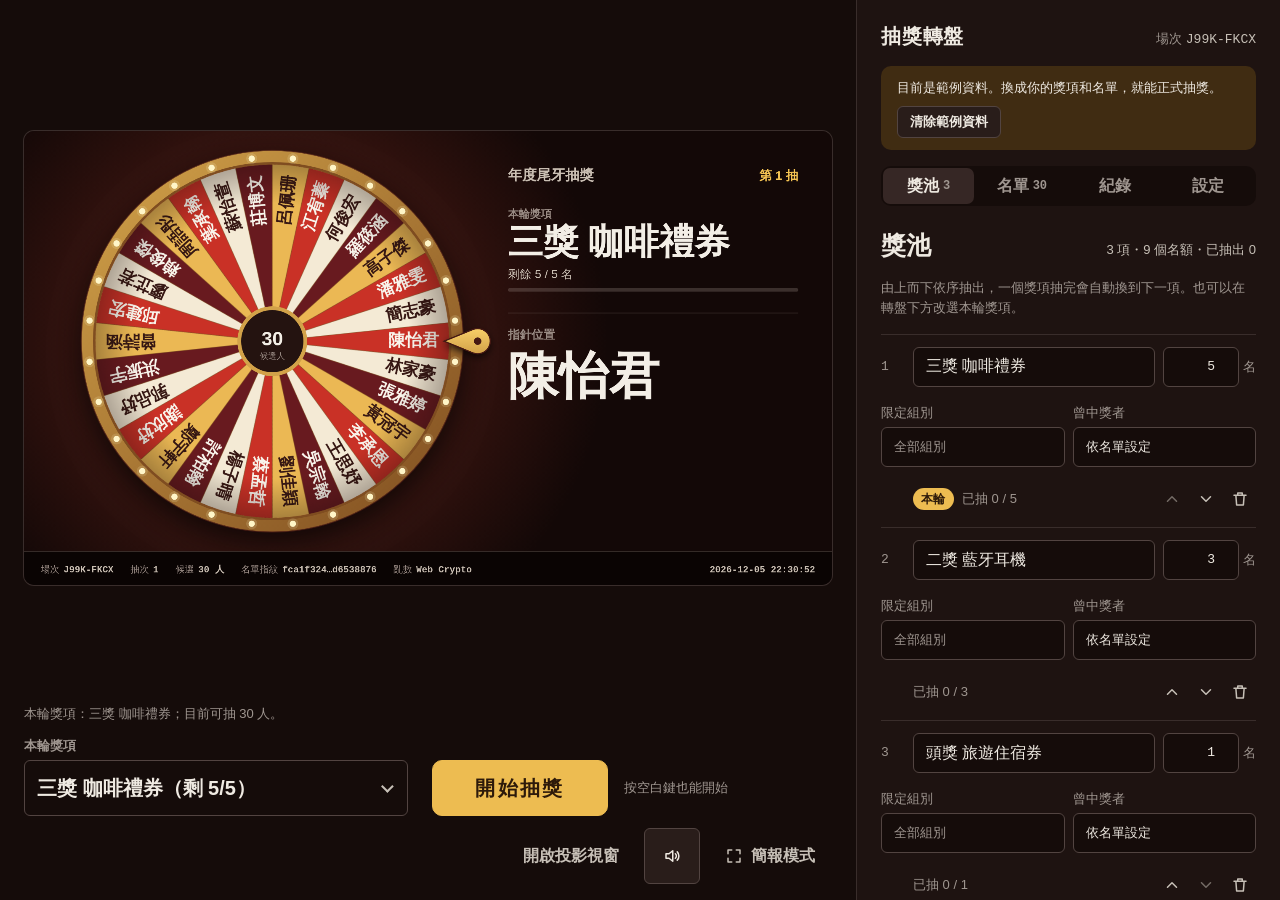
==== commit 0ed73362: "Warn when exported receipt predates draw changes" ====
--- a/index.html
+++ b/index.html
@@ -168,6 +168,8 @@
               <button class="btn btn--sm btn--ghost" id="export-receipt-download" type="button">下載文字收據</button>
             </div>
             <p class="pane__note">指紋只對上述 ZIP 有效。請保存原始 ZIP，並在活動時透過獨立管道公布指紋。</p>
+            <p class="pane__note is-warning" id="export-receipt-stale" hidden>這份 ZIP 匯出後，抽次或作廢狀態已有變動。請重新匯出憑證包，再公布新的指紋。</p>
+            <p class="pane__note is-warning" id="export-receipt-unknown" hidden>這份較早的收據沒有抽次摘要，無法判斷場次是否已變動；公布前請重新匯出憑證包。</p>
             <p class="pane__note is-warning" id="export-receipt-warning" hidden>瀏覽器無法保存這份收據；重新整理前請下載文字收據。</p>
           </div>
           <p class="pane__note"><a href="verify.html" target="_blank" rel="noopener">開啟獨立憑證驗證頁</a>，可在另一台電腦離線驗證 ZIP。</p>
--- a/app.css
+++ b/app.css
@@ -549,9 +549,10 @@
 
 @media print {
   @page { margin: 12mm; }
-  html, body { overflow: visible; height: auto; min-height: 0; background: #fff; color: #111; }
-  body > :not(#print-sheet) { display: none !important; }
-  .print-sheet { display: block; font-size: 10pt; line-height: 1.35; }
+  html { overflow: visible; }
+  body.is-printing-winners { overflow: visible; height: auto; min-height: 0; background: #fff; color: #111; }
+  body.is-printing-winners > :not(#print-sheet) { display: none !important; }
+  body.is-printing-winners .print-sheet { display: block; font-size: 10pt; line-height: 1.35; }
   .print-sheet__head { margin-bottom: 8mm; }
   .print-sheet__head h1 { font-size: 18pt; margin-bottom: 2mm; }
   .print-sheet__head p, .print-sheet__note { font-size: 9pt; }
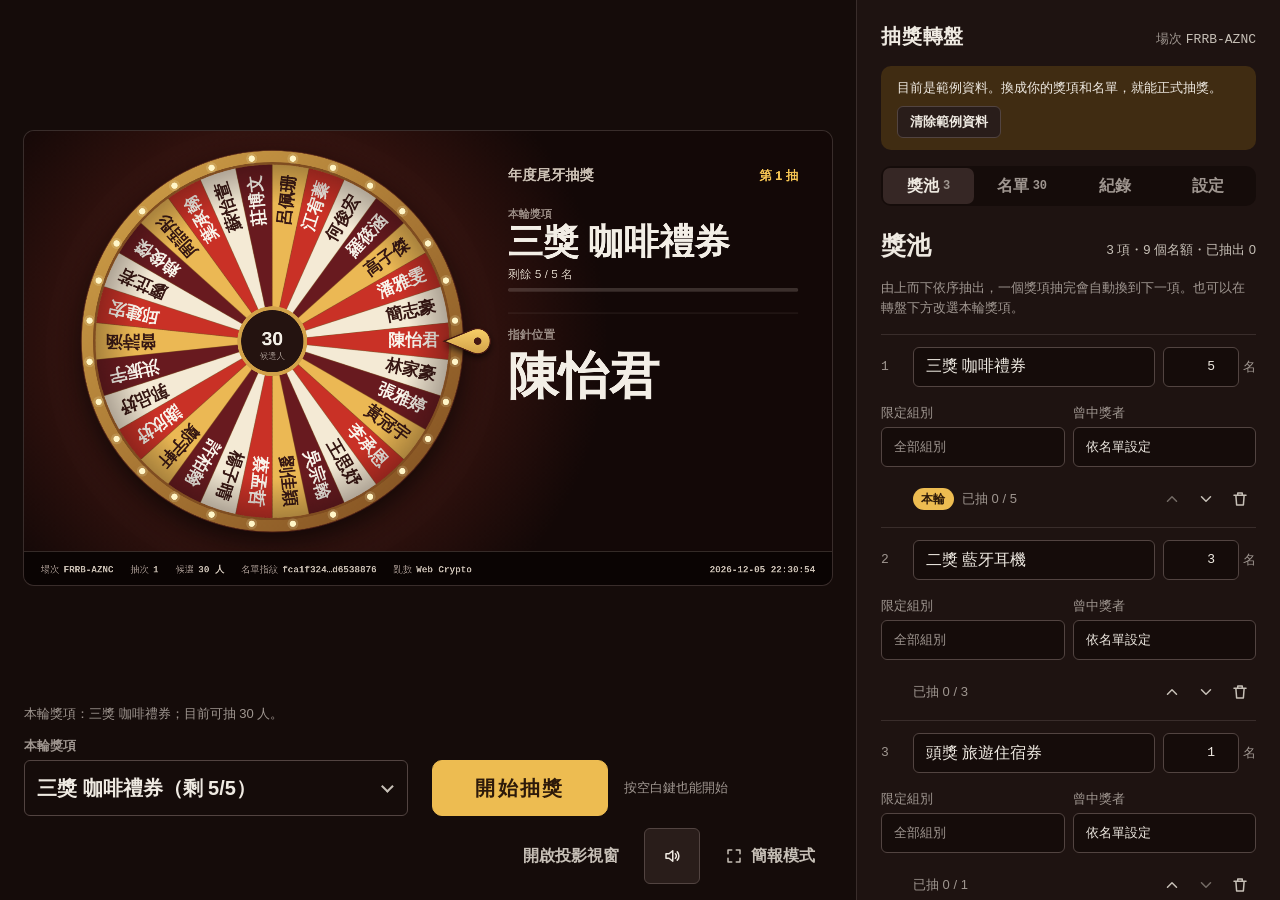
==== commit 7cfaf7de: "Track session content behind export receipts" ====
--- a/index.html
+++ b/index.html
@@ -169,7 +169,7 @@
             </div>
             <p class="pane__note">指紋只對上述 ZIP 有效。請保存原始 ZIP，並在活動時透過獨立管道公布指紋。</p>
             <p class="pane__note is-warning" id="export-receipt-stale" hidden>這份 ZIP 匯出後，抽次或作廢狀態已有變動。請重新匯出憑證包，再公布新的指紋。</p>
-            <p class="pane__note is-warning" id="export-receipt-unknown" hidden>這份較早的收據沒有抽次摘要，無法判斷場次是否已變動；公布前請重新匯出憑證包。</p>
+            <p class="pane__note is-warning" id="export-receipt-unknown" hidden>這份較早的收據沒有完整場次摘要，無法判斷設定或名單是否已變動；公布前請重新匯出憑證包。</p>
             <p class="pane__note is-warning" id="export-receipt-warning" hidden>瀏覽器無法保存這份收據；重新整理前請下載文字收據。</p>
           </div>
           <p class="pane__note"><a href="verify.html" target="_blank" rel="noopener">開啟獨立憑證驗證頁</a>，可在另一台電腦離線驗證 ZIP。</p>
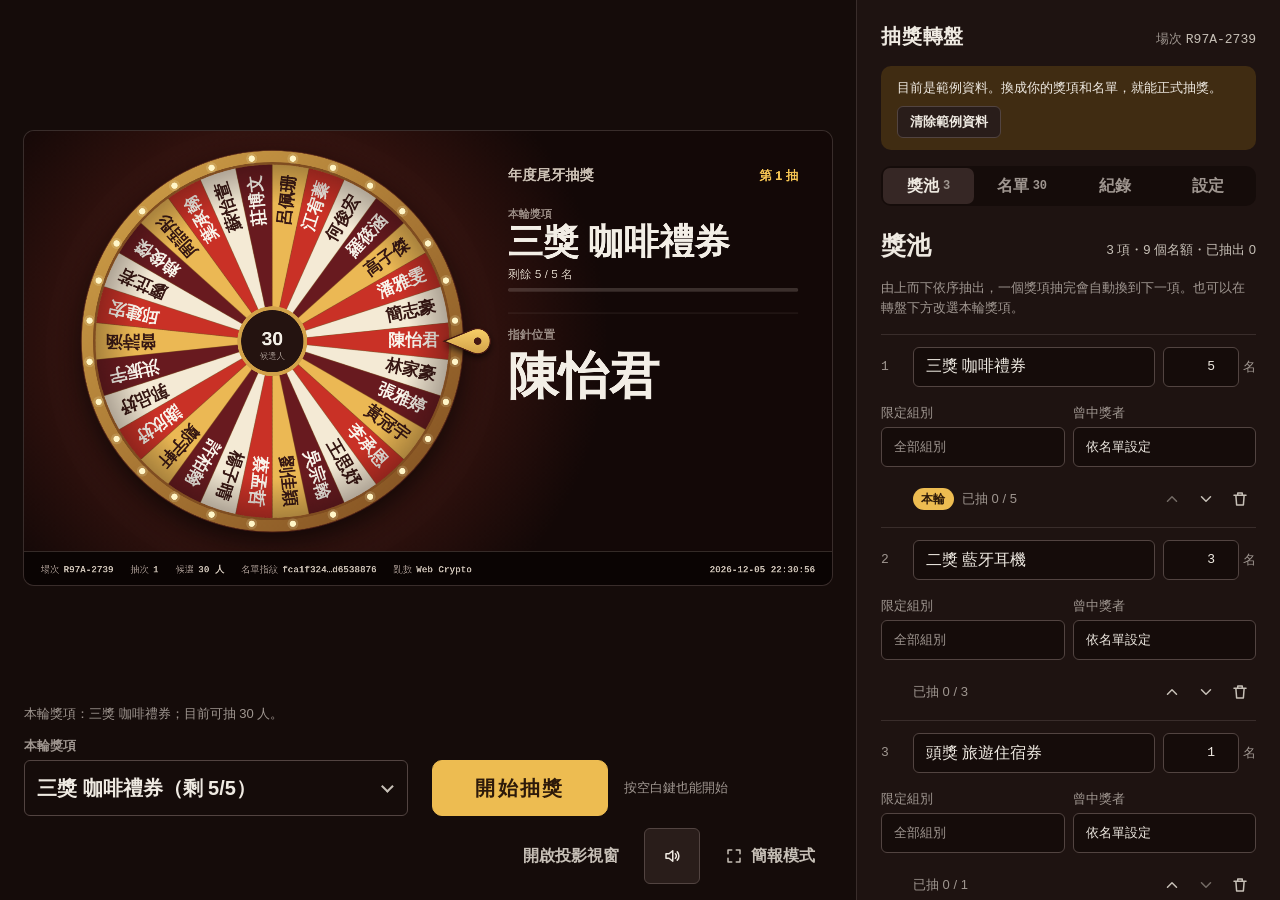
==== commit 29ca7fff: "Exclude voided non-returned entrants from repeat draws" ====
--- a/index.html
+++ b/index.html
@@ -259,7 +259,7 @@
         <input type="checkbox" name="back">
         <span>讓這個人回到候選名單</span>
       </label>
-      <p class="dialog__note">紀錄和錄影都會保留並標示為作廢，這個獎項會多出 1 個名額可以重抽。</p>
+      <p class="dialog__note">紀錄和錄影都會保留並標示為作廢，這個獎項會多出 1 個名額可以重抽。未勾選放回時，此人不會參加後續獎項，即使該獎項允許重複中獎。</p>
       <div class="dialog__actions">
         <button class="btn btn--ghost" type="button" data-close>取消</button>
         <button class="btn btn--danger" value="confirm">作廢這一抽</button>
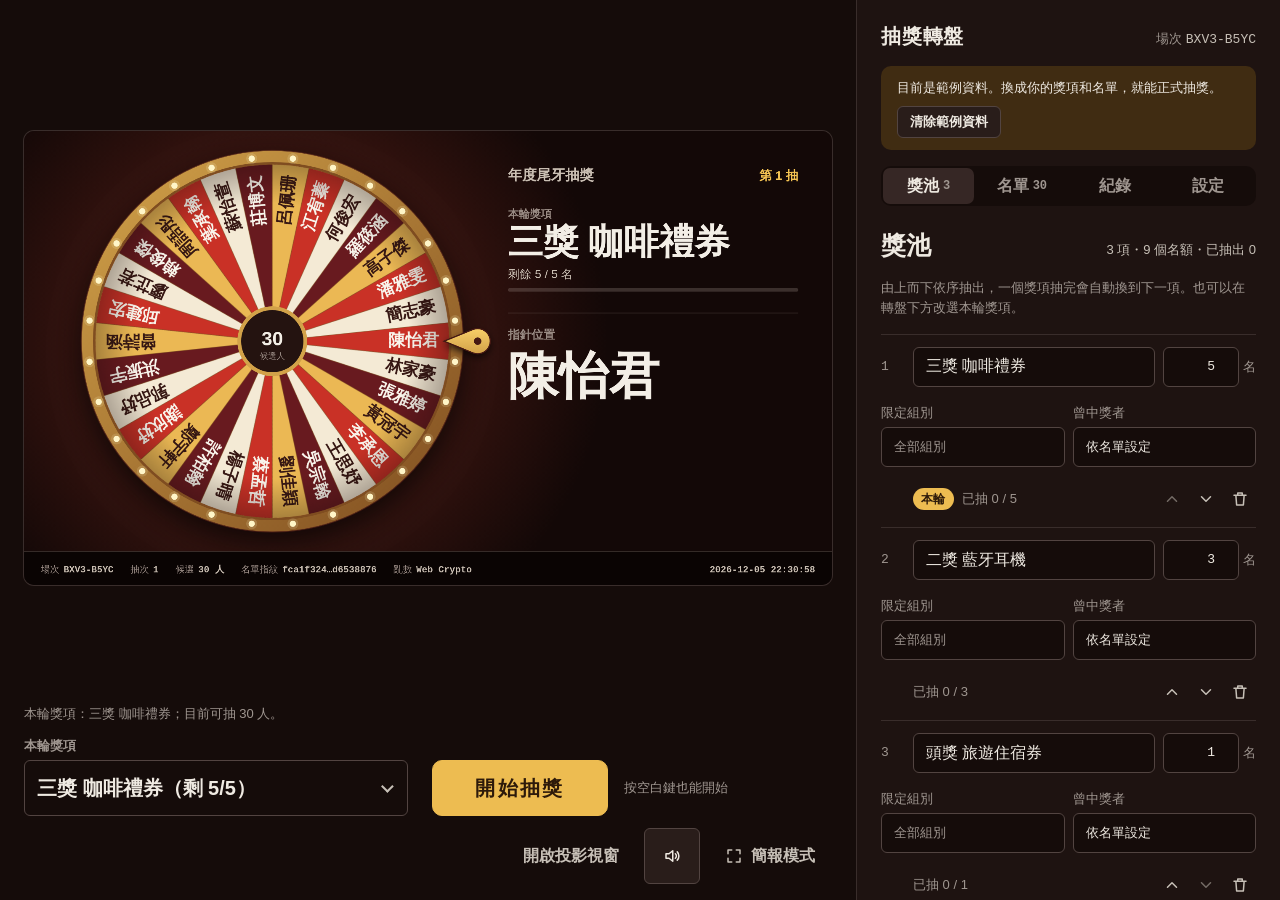
==== commit 0a9f9fa9: "Identify same-name winners in live results and records" ====
--- a/index.html
+++ b/index.html
@@ -174,7 +174,7 @@
           </div>
           <p class="pane__note"><a href="verify.html" target="_blank" rel="noopener">開啟獨立憑證驗證頁</a>，可在另一台電腦離線驗證 ZIP。</p>
           <div class="record-filters">
-            <label class="field" for="records-search"><span class="field__label">查找紀錄</span><input class="input" id="records-search" type="search" placeholder="姓名、獎項或 #抽次" autocomplete="off"></label>
+            <label class="field" for="records-search"><span class="field__label">查找紀錄</span><input class="input" id="records-search" type="search" placeholder="姓名、識別鍵、獎項或 #抽次" autocomplete="off"></label>
             <label class="field" for="records-status"><span class="field__label">狀態</span><select class="input select" id="records-status"><option value="">全部</option><option value="valid">有效</option><option value="void">作廢</option><option value="aborted">中斷</option></select></label>
           </div>
           <ol class="records" id="records"></ol>
--- a/app.css
+++ b/app.css
@@ -442,6 +442,7 @@
 .record__time { flex: none; }
 .record__name { display: flex; flex-wrap: wrap; align-items: center; gap: var(--space-2xs) var(--space-xs); }
 .record__who { font-size: var(--text-md); font-weight: 700; overflow-wrap: anywhere; min-width: 0; }
+.record__identity { color: var(--color-ink-3); font-size: var(--text-sm); overflow-wrap: anywhere; }
 .record.is-void .record__who { color: var(--color-ink-3); text-decoration: line-through; text-decoration-thickness: 2px; }
 .badge {
   display: inline-flex;
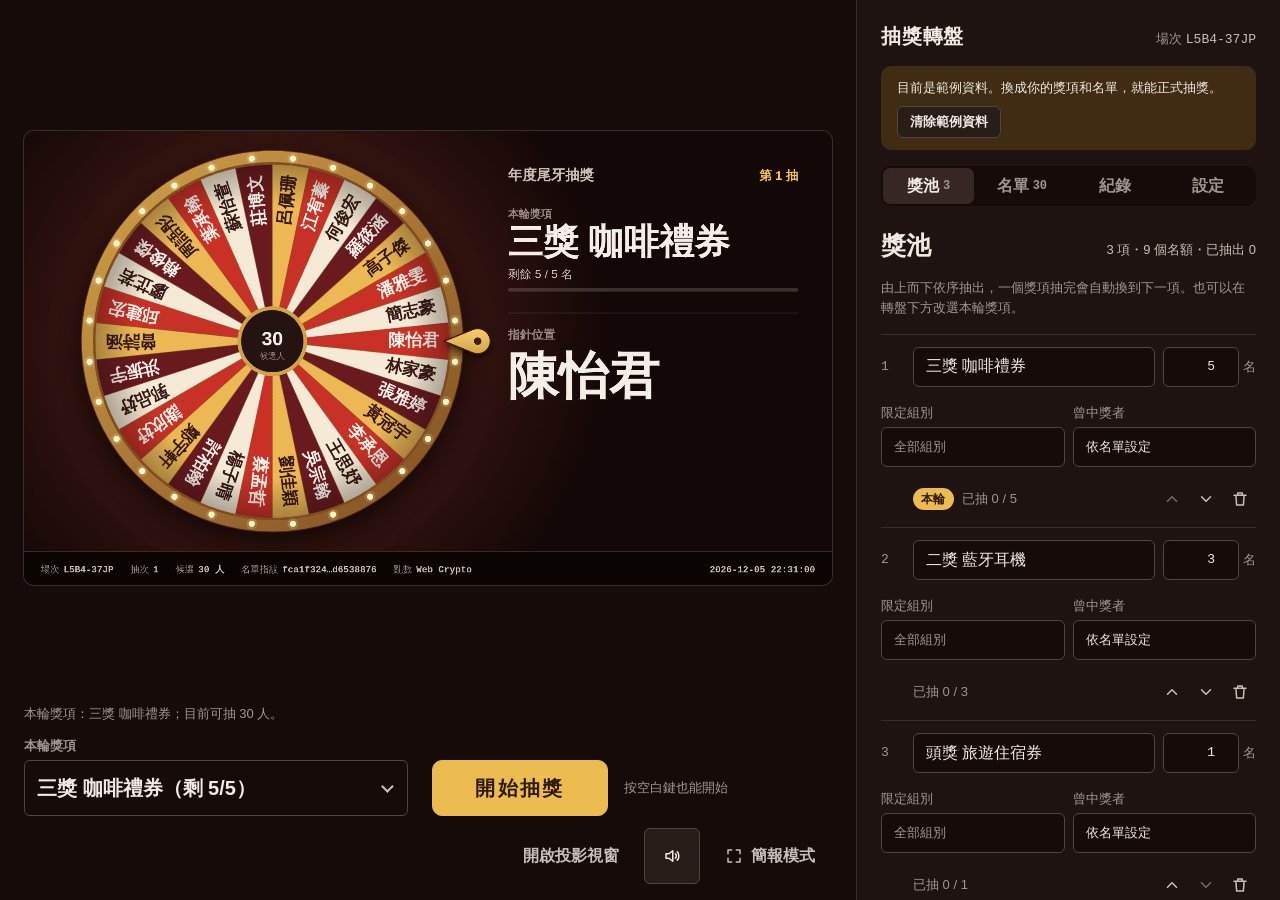
==== commit 0b9bc229: "Cache hosted app shell for offline events" ====
--- a/index.html
+++ b/index.html
@@ -4,7 +4,7 @@
   <meta charset="utf-8">
   <meta name="viewport" content="width=device-width, initial-scale=1, viewport-fit=cover">
   <meta name="color-scheme" content="dark">
-  <meta http-equiv="Content-Security-Policy" content="default-src 'none'; script-src 'self'; style-src 'self'; img-src 'self' data:; media-src blob:; base-uri 'none'; form-action 'none'">
+  <meta http-equiv="Content-Security-Policy" content="default-src 'none'; script-src 'self'; worker-src 'self'; style-src 'self'; img-src 'self' data:; media-src blob:; base-uri 'none'; form-action 'none'">
   <meta name="referrer" content="no-referrer">
   <title>抽獎轉盤</title>
   <link rel="icon" href="data:image/svg+xml,%3Csvg xmlns='http://www.w3.org/2000/svg' viewBox='0 0 64 64'%3E%3Ccircle cx='32' cy='32' r='29' fill='%23c9a13b'/%3E%3Cpath d='M32 32 32 5A27 27 0 0 1 59 32Z' fill='%23b8312f'/%3E%3Cpath d='M32 32 59 32A27 27 0 0 1 32 59Z' fill='%23f3ead8'/%3E%3Cpath d='M32 32 32 59A27 27 0 0 1 5 32Z' fill='%236d1d1c'/%3E%3Cpath d='M32 32 5 32A27 27 0 0 1 32 5Z' fill='%23e3b555'/%3E%3Ccircle cx='32' cy='32' r='7' fill='%23261612'/%3E%3C/svg%3E">
@@ -357,6 +357,7 @@
   <input type="file" id="file-restore" accept=".zip,application/zip" hidden>
 
   <script src="js/util.js"></script>
+  <script src="js/offline.js"></script>
   <script src="js/zip.js"></script>
   <script src="js/evidence.js"></script>
   <script src="js/eligibility.js"></script>
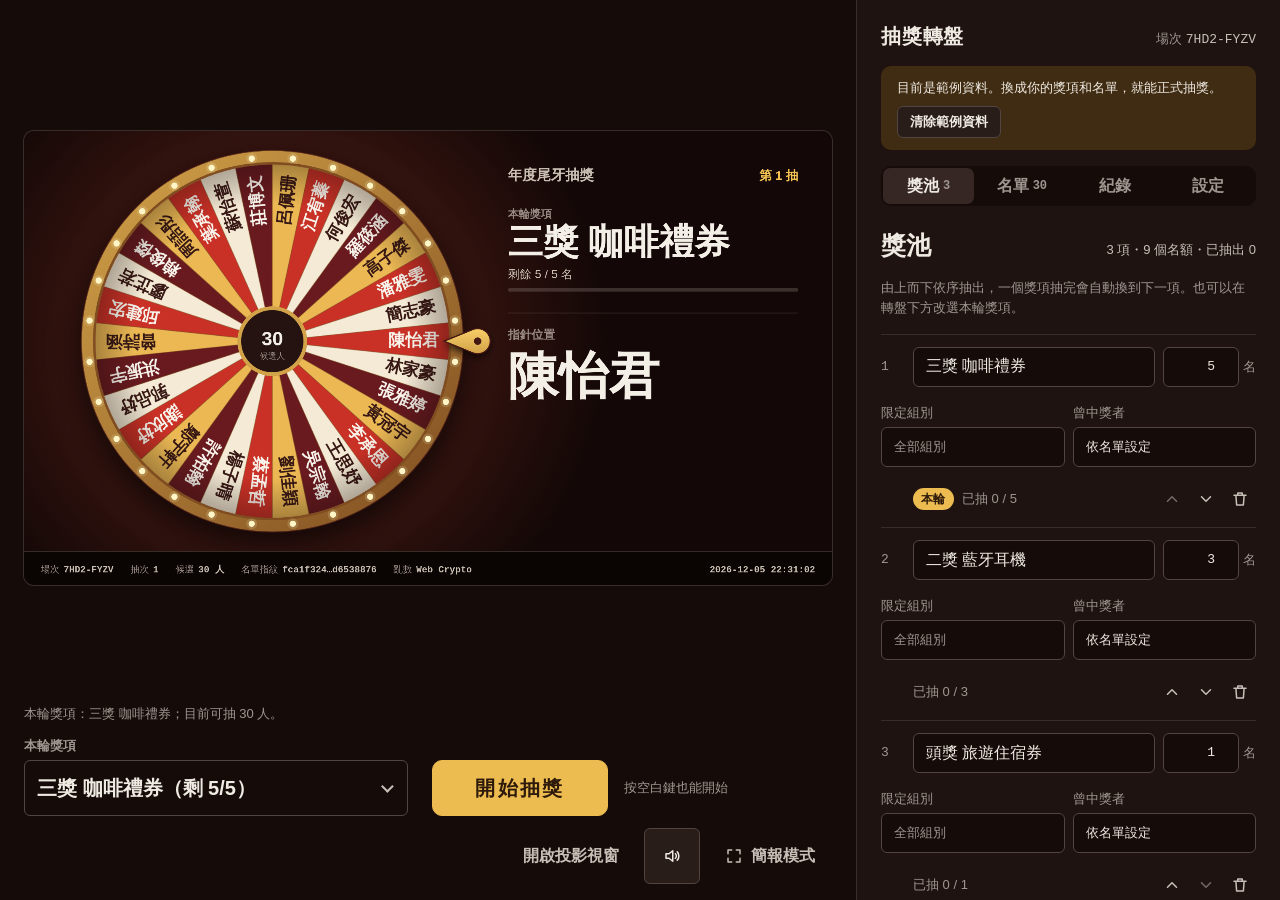
==== commit 001079a4: "Offer a clear local app download and migration path" ====
--- a/index.html
+++ b/index.html
@@ -227,6 +227,7 @@
             <button class="btn" id="rehearse" type="button">隔離預演一抽</button>
             <ul id="preflight-results" aria-live="polite"></ul>
             <p class="pane__note">檢查結果反映執行當下的名單、獎項與儲存狀態；資料改變後請重新檢查。預演會試轉轉盤與錄影功能，測試影片立即丟棄，不寫入抽獎紀錄、不占用名額。</p>
+            <p class="pane__note">需要本機版？<a href="https://github.com/malilion/prize/archive/refs/heads/main.zip" target="_blank" rel="noopener noreferrer">下載抽獎程式 ZIP</a>，解壓後開啟 <code>index.html</code>。這不是場次備份；改用本機版前，請先匯出目前場次備份，再到本機版還原。</p>
           </section>
           <section class="workflow" aria-labelledby="backup-title">
             <h3 id="backup-title">場次移轉</h3>
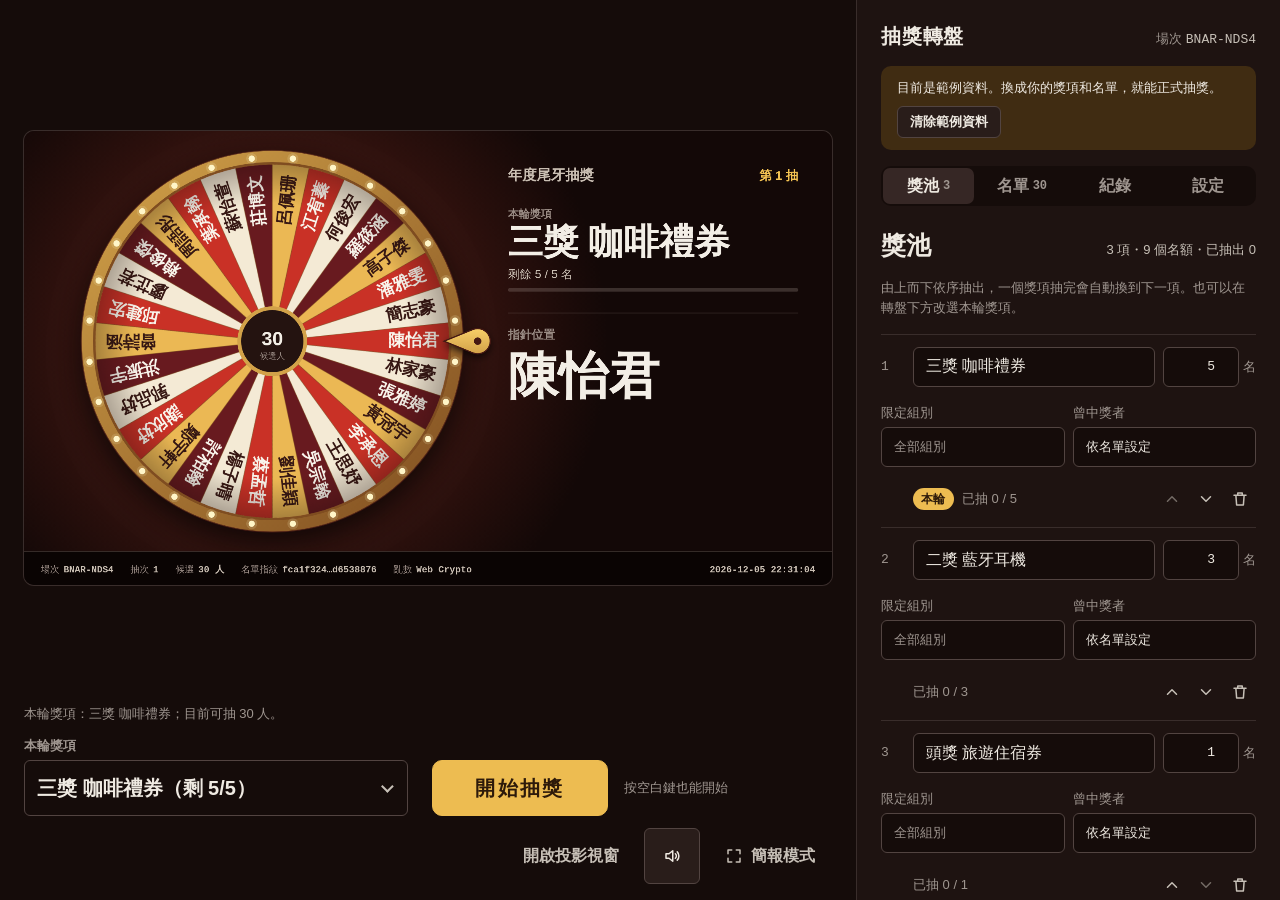
==== commit 330d1ddd: "Lock voiding with other session actions" ====
--- a/index.html
+++ b/index.html
@@ -252,6 +252,7 @@
     <form method="dialog" class="dialog__body">
       <h2 class="dialog__title" id="dlg-void-title">作廢第 <span data-f="seq"></span> 抽</h2>
       <p class="dialog__lead"><span data-f="prize"></span>・<strong data-f="name"></strong></p>
+      <p class="dialog__note" data-f="identity" hidden></p>
       <label class="field" for="void-reason">
         <span class="field__label">作廢原因</span>
         <input class="input" id="void-reason" name="reason" maxlength="60" autocomplete="off" placeholder="未到場">
